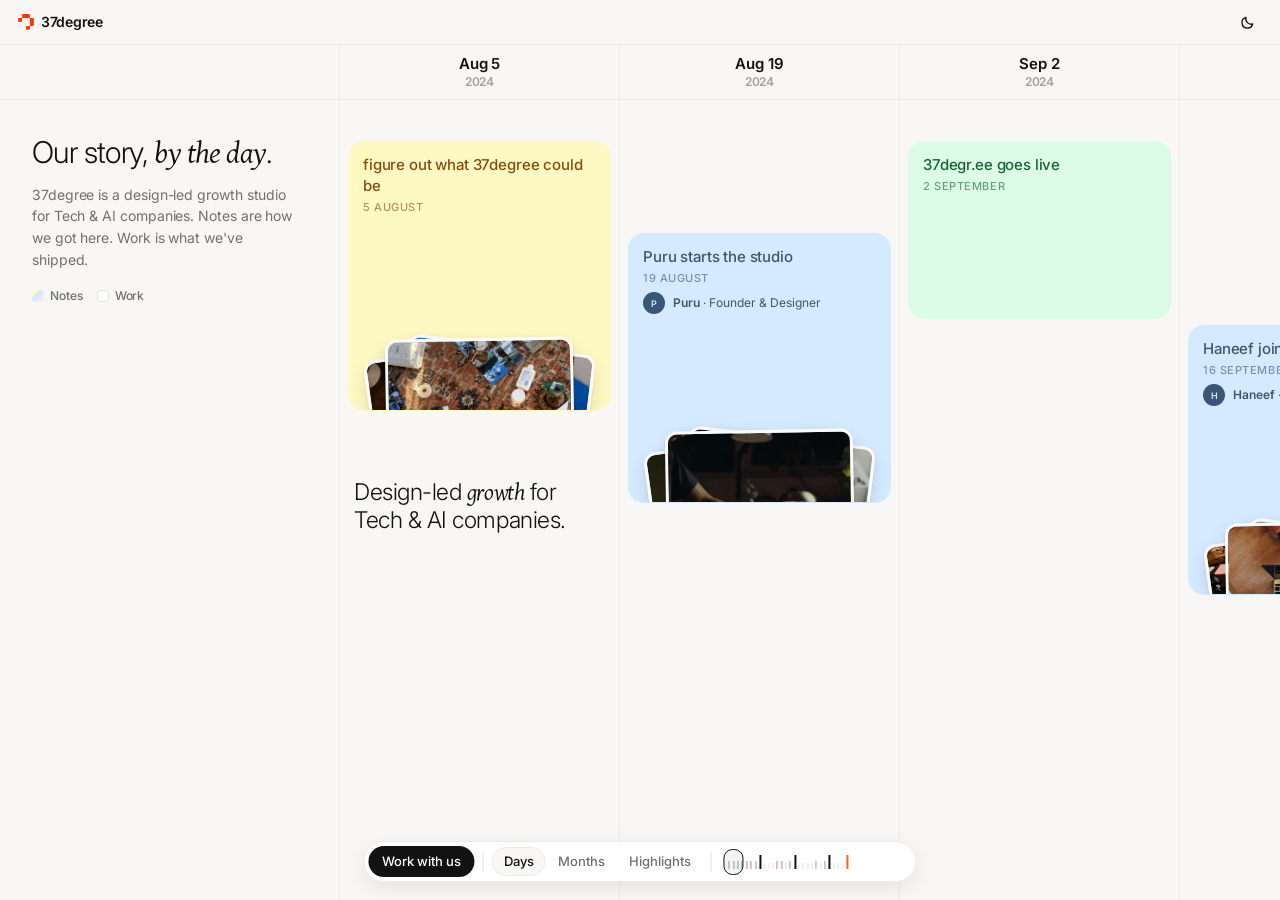
==== v2/index.html @ 948eab40 "37degree studio calendar site The studio's story and case studies told as a calendar, inspired by am" ====
<!doctype html>
<meta charset="utf-8">
<title>37degree</title>
<meta http-equiv="refresh" content="0; url=../">
<script>location.replace('../' + location.search + location.hash);</script>
<a href="../">37degree calendar</a>
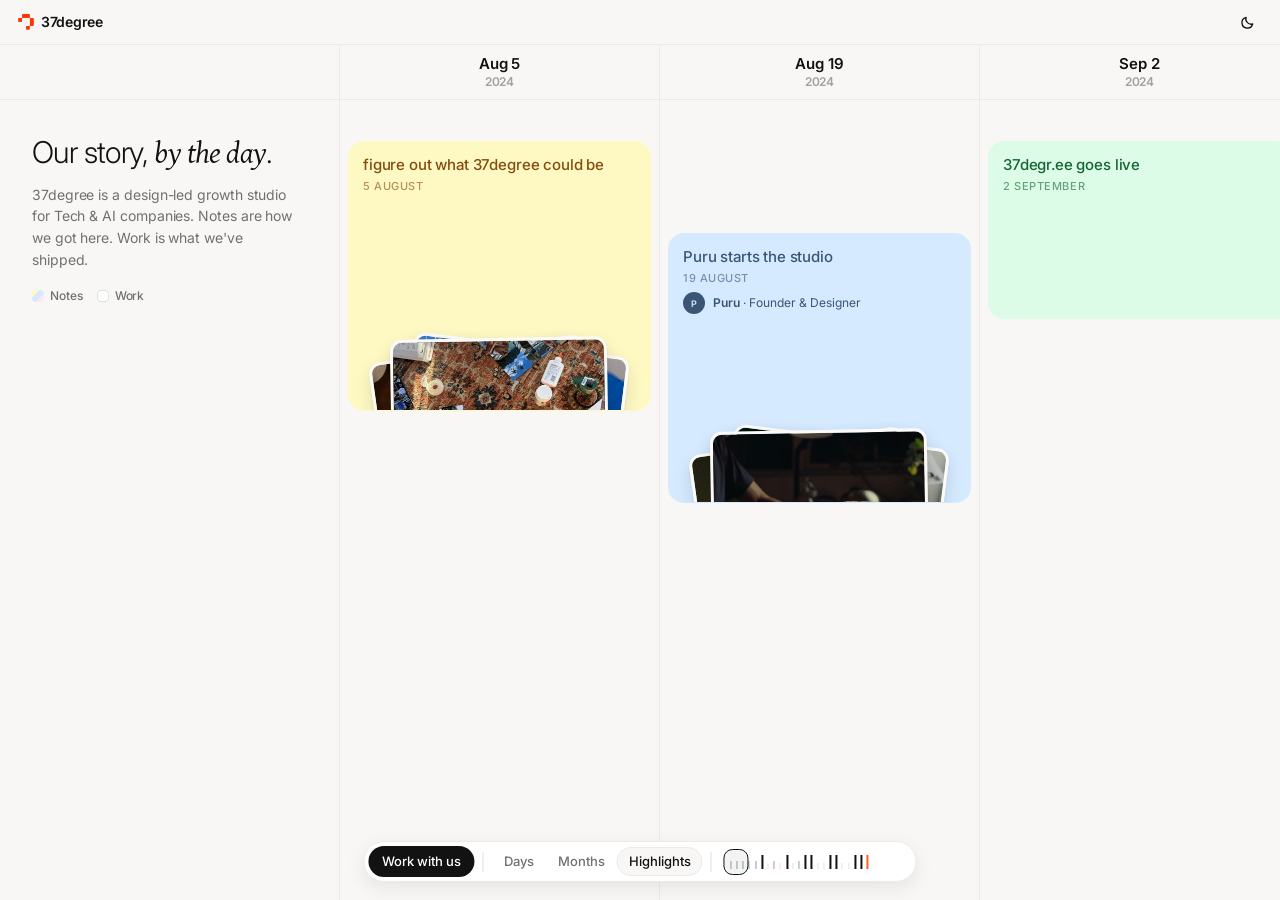
==== commit 5f191a15: "v3: work as glass folders, the previous site kept at /v2/ - Case studies and projects show as glass " ====
--- a/v2/index.html
+++ b/v2/index.html
@@ -1,6 +1,73 @@
 <!doctype html>
-<meta charset="utf-8">
-<title>37degree</title>
-<meta http-equiv="refresh" content="0; url=../">
-<script>location.replace('../' + location.search + location.hash);</script>
-<a href="../">37degree calendar</a>
+<html lang="en">
+<head>
+  <meta charset="utf-8">
+  <base href="../">
+  <meta name="viewport" content="width=device-width, initial-scale=1">
+  <title>37degree — Calendar</title>
+  <meta name="description" content="Our calendar. How 37degree started, and everything we've shipped since — on the day it happened.">
+  <link rel="icon" href="assets/img/mark.svg" type="image/svg+xml">
+  <link rel="preconnect" href="https://fonts.googleapis.com">
+  <link rel="preconnect" href="https://fonts.gstatic.com" crossorigin>
+  <link href="https://fonts.googleapis.com/css2?family=Gentium+Plus:ital@1&family=Mrs+Saint+Delafield&family=Inter:wght@300;400;500;600&display=swap" rel="stylesheet">
+  <link rel="stylesheet" href="v2/css/site.css">
+  <script>try { const t = localStorage.getItem('37cal.theme'); if (t) document.documentElement.dataset.theme = t; } catch (_) {}</script>
+</head>
+<body>
+  <div class="strip">
+    <span class="mark" aria-label="37degree">
+      <svg viewBox="140 140 560 560" width="16" height="16" aria-hidden="true"><path fill="#FF3600" d="M172.635 281.507c-15.807 0-28.621 12.79-28.621 28.568v80.357c0 15.778 12.814 28.568 28.621 28.568h80.25c15.808 0 28.622-12.79 28.622-28.568V281.507zm137.494-137.493c-15.808 0-28.622 12.79-28.622 28.568v108.925H419V144.014zm137.493 412.479c-15.807 0-28.622 12.791-28.622 28.569v80.356c0 15.778 12.815 28.569 28.622 28.569h80.25c15.807 0 28.622-12.791 28.622-28.569V556.493zM419 144.014v137.493h137.494V172.582c0-15.778-12.815-28.568-28.622-28.568zm137.494 137.493V419h137.493V310.075c0-15.778-12.815-28.568-28.622-28.568zm0 137.493v137.493h108.871c15.807 0 28.622-12.79 28.622-28.568V419z"/></svg>
+      37degree
+    </span>
+    <button class="theme-btn" aria-label="Switch light or dark">
+      <svg class="moon" width="15" height="15" viewBox="0 0 16 16" aria-hidden="true"><path d="M13.5 9.6A5.8 5.8 0 0 1 6.4 2.5a5.8 5.8 0 1 0 7.1 7.1Z" fill="none" stroke="currentColor" stroke-width="1.4" stroke-linejoin="round"/></svg>
+      <svg class="sun" width="15" height="15" viewBox="0 0 16 16" aria-hidden="true"><circle cx="8" cy="8" r="3" fill="none" stroke="currentColor" stroke-width="1.4"/><path d="M8 1.5v1.6M8 12.9v1.6M1.5 8h1.6M12.9 8h1.6M3.4 3.4l1.1 1.1M11.5 11.5l1.1 1.1M3.4 12.6l1.1-1.1M11.5 4.5l1.1-1.1" stroke="currentColor" stroke-width="1.4" stroke-linecap="round"/></svg>
+    </button>
+  </div>
+
+  <main class="stage">
+    <div class="timeline" tabindex="0" aria-label="Studio calendar, scroll sideways"><div class="track"></div></div>
+    <div class="agenda" aria-label="Studio calendar"></div>
+  </main>
+
+  <div class="dynbar">
+    <a class="dyn-cta" href="mailto:puru@37degr.ee?cc=haneef@37degr.ee&amp;subject=Work%20with%2037degree">Work with us</a>
+    <span class="dyn-div" aria-hidden="true"></span>
+    <div class="dyn-seg" role="radiogroup" aria-label="Zoom level">
+      <span class="dyn-ind" aria-hidden="true"></span>
+      <button role="radio" data-view="days">Days</button>
+      <button role="radio" data-view="months">Months</button>
+      <button role="radio" data-view="highlights">Highlights</button>
+    </div>
+    <span class="dyn-div" aria-hidden="true"></span>
+    <div class="minimap" role="slider" tabindex="0" aria-label="Position in the timeline" aria-valuemin="0" aria-valuemax="100" aria-valuenow="0">
+      <div class="minimap__ticks"></div>
+      <div class="minimap__win"></div>
+    </div>
+    <div class="dyn-owner" aria-live="polite"><i class="dyn-av"></i><span class="dyn-who"></span></div>
+  </div>
+
+  <div class="focus" hidden></div>
+  <div class="ghost" hidden></div>
+  <div class="note" role="dialog" aria-modal="true" hidden></div>
+
+  <div class="scrim" hidden></div>
+  <div class="flylayer" aria-hidden="true"></div>
+  <aside class="sheet" role="dialog" aria-modal="true" aria-label="Case study" hidden></aside>
+
+  <script src="js/data.js"></script>
+  <script src="js/cms.js"></script>
+  <script src="v2/js/app.js"></script>
+  <!-- inner shadow for the engraved signature at the end of a case study -->
+  <svg width="0" height="0" style="position:absolute" aria-hidden="true" focusable="false">
+    <filter id="engrave" x="-5%" y="-10%" width="110%" height="130%" color-interpolation-filters="sRGB">
+      <feGaussianBlur in="SourceAlpha" stdDeviation="2.4" result="blur"/>
+      <feOffset in="blur" dy="3.5" result="shifted"/>
+      <feComposite in="SourceAlpha" in2="shifted" operator="out" result="rim"/>
+      <feFlood flood-color="#000" flood-opacity=".2"/>
+      <feComposite in2="rim" operator="in" result="inner"/>
+      <feMerge><feMergeNode in="SourceGraphic"/><feMergeNode in="inner"/></feMerge>
+    </filter>
+  </svg>
+</body>
+</html>
